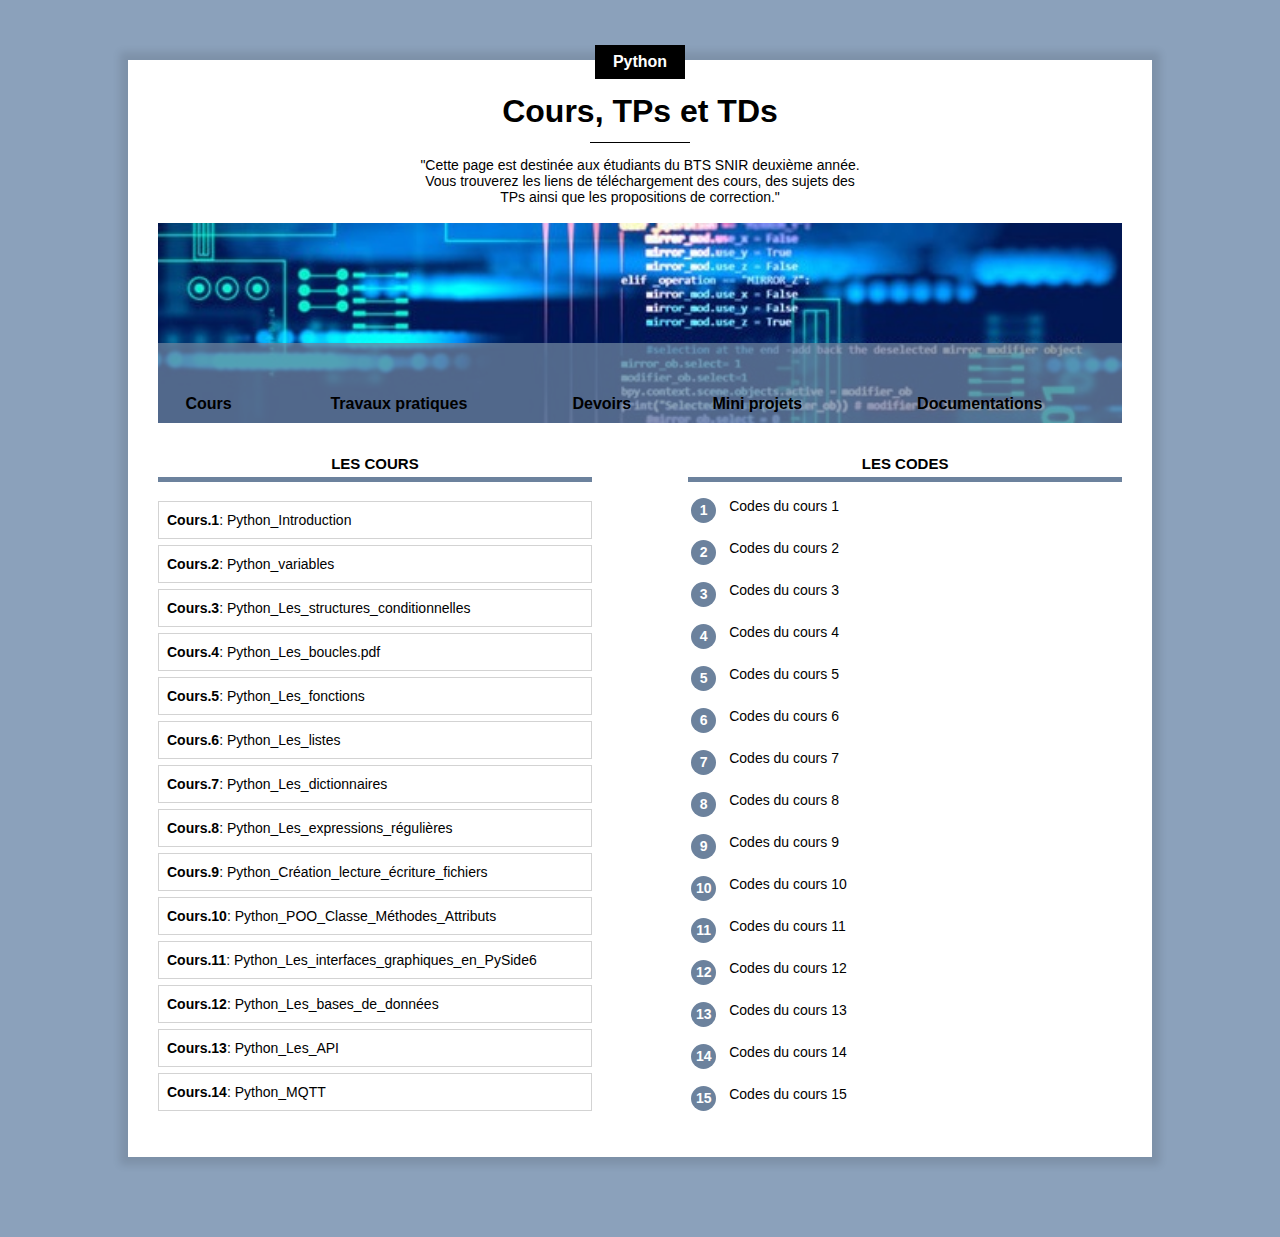
==== index.html @ a1498920 "Update index.html" ====
<!DOCTYPE html>
<html lang="fr">
    <head>
        <title>Cours Python SNIR1 et 2</title>
        <meta charset="UTF-8">
        <link rel="stylesheet" href="style.css"/>
    </head>
    <body>
        <div class="contenu">

            <div class="centre categorie">
                <p class="categorie">Python</p>
            </div>

            <h1>Cours, TPs et TDs</h1>

            <div class="separateur"></div>

            <!-- Mon commentaire HTML -->
            <div class="centre">
                <p class="description">"Cette page est destinée aux étudiants du BTS SNIR deuxième année. 
                    Vous trouverez les liens de téléchargement des cours, des sujets des TPs ainsi que les propositions de correction."</p>
            </div>

            <div class="info">
                <img class="centre info" src="langages-developpement.jpg">

                <table class="info">
                    <tr>
                        <th><a href = index.html> Cours </a></th>
                        <th><a href = tp.html>Travaux pratiques</a></th>
                        <th><a href = devoirs.html>Devoirs</a></th>
                        <th><a href = minip.html>Mini projets</a></th>
                        <th><a href = documentations.html>Documentations</a></th>

                        <th></th>
                        <th></th> 
                    </tr>
                    
                </table>
            </div>

            <div>
                <div class="colonne1 colonne">
                    <h2>Les cours</h2>
                    <div class="ingredients">
                        <p><a href="sujets/CousPython1_intro.pdf"> <b>Cours.1</b>: Python_Introduction</a> </p>
                        <p><a href="sujets/CousPython2_les_variables.pdf"> <b>Cours.2</b>: Python_variables</a> </p>
                        <p><a href="sujets/CousPython3_Conditions.pdf"> <b>Cours.3</b>: Python_Les_structures_conditionnelles</a> </p>
                        <p><a href="sujets/CousPython4_boucles.pdf"> <b>Cours.4</b>: Python_Les_boucles.pdf</a> </p>
                        <p><a href="sujets/CousPython5_fonctions.pdf"> <b>Cours.5</b>: Python_Les_fonctions</a> </p>
                        <p><a href="sujets/CousPython6_listes.pdf"> <b>Cours.6</b>: Python_Les_listes</a> </p>
                        <p><a href="sujets/CousPython7_dictionnaires.pdf"> <b>Cours.7</b>: Python_Les_dictionnaires</a> </p>
                        <p><a href="sujets/Les_expressions_regulieres.pdf"> <b>Cours.8</b>: Python_Les_expressions_régulières</a> </p>
                       
                        <p><a href="sujets/T.P.9.Python_Création_lecture_écriture_fichiers.pdf"> <b>Cours.9</b>: Python_Création_lecture_écriture_fichiers</a> </p>
                        <p><a href="sujets/T.P.10.Python_POO_Classe_Methodes_Attributs.pdf"> <b>Cours.10</b>: Python_POO_Classe_Méthodes_Attributs</a> </p>
                        <p><a href="under_construction.html"> <b>Cours.11</b>: Python_Les_interfaces_graphiques_en_PySide6</a> </p>
                        <p><a href="sujets/Base_de_donnees_et_Python_cours.pdf"> <b>Cours.12</b>: Python_Les_bases_de_données</a> </p>
                        <p><a href="sujets/Les_api.pdf"> <b>Cours.13</b>: Python_Les_API</a> </p>
                      <p><a href="sujets/cours_mqtt.pdf" > <b>Cours.14</b>: Python_MQTT</a> </p>
                    <!--     <p><a href="under_construction.html"> <b>Cours.15</b>: Python_Communication_serie</a> </p>  -->
                        
                        
                    </div>
                </div>

                <div class="colonne2 colonne">
                    <h2>Les codes</h2>
                    <table class="preparation"> 
                        <tr><td><p class="numero">1</p></td><td class="preparation_etape"><a href="https://github.com/snirpy/chp1" target="_blank">Codes du cours 1</a></td></tr>
                        <tr><td><p class="numero">2</p></td><td class="preparation_etape"><a href="https://github.com/snirpy/chp2" target="_blank">Codes du cours 2</a></td></tr>
                        <tr><td><p class="numero">3</p></td><td class="preparation_etape"><a href="https://github.com/snirpy/chp3" target="_blank">Codes du cours 3</a></td></tr>
                        <tr><td><p class="numero">4</p></td><td class="preparation_etape"><a href="https://github.com/snirpy/chp4" target="_blank">Codes du cours 4</a></td></tr>
                        <tr><td><p class="numero">5</p></td><td class="preparation_etape"><a href="https://github.com/snirpy/chp5" target="_blank">Codes du cours 5</a></td></tr>
                        <tr><td><p class="numero">6</p></td><td class="preparation_etape"><a href="https://github.com/snirpy/chp6" target="_blank">Codes du cours 6</a></td></tr>
                        <tr><td><p class="numero">7</p></td><td class="preparation_etape"><a href="https://github.com/snirpy/chp7" target="_blank">Codes du cours 7</a></td></tr>
                        <tr><td><p class="numero">8</p></td><td class="preparation_etape"><a href="https://github.com/snirpy/chp8" target="_blank">Codes du cours 8</a></td></tr>
                        <tr><td><p class="numero">9</p></td><td class="preparation_etape"><a href="https://github.com/snirpy/chp9" target="_blank">Codes du cours 9</a></td></tr>
                        <tr><td><p class="numero">10</p></td><td class="preparation_etape"><a href="https://github.com/snirpy/chp10" target="_blank">Codes du cours 10</a></td></tr>
                        <tr><td><p class="numero">11</p></td><td class="preparation_etape"><a href="https://github.com/snirpy/chp11" target="_blank">Codes du cours 11</a></td></tr>
                        <tr><td><p class="numero">12</p></td><td class="preparation_etape"><a href="https://github.com/snirpy/chp12" target="_blank">Codes du cours 12</a></td></tr>
                        <tr><td><p class="numero">13</p></td><td class="preparation_etape"><a href="https://github.com/snirpy/chp13" target="_blank">Codes du cours 13</a></td></tr>
                        <tr><td><p class="numero">14</p></td><td class="preparation_etape"><a href="https://github.com/snirpy/api" target="_blank">Codes du cours 14</a></td></tr>
                        <tr><td><p class="numero">15</p></td><td class="preparation_etape"><a href="https://github.com/snirpy/chp15" target="_blank">Codes du cours 15</a></td></tr> 
                    </table>
                </div>
            </div>
        </div>

    </body>     
</html>
---- style.css ----
* {
    overflow: auto;
}

body {
    background-color: #8BA1BB;
    font-family: Arial;
    margin: 0;
}

div.contenu {
    background-color: white;
    margin: 60px 10% 80px 10%;
    padding: 0px 30px 30px 30px;
    min-width: 350px;
    box-shadow: 0px 0px 8px 8px rgba(0, 0, 0, 0.1);
    overflow: visible;
}

h1 {
    text-align: center;
    margin-bottom: 12px;
    margin-top: 10px;
}

p.description {
    text-align: center;
    max-width: 440px;
    display: inline-block;
    font-size: 14px;
}

/* Mon commentaire CSS */

.centre {
    text-align: center;
    width: 100%;
}

p.categorie {
    background-color: black;
    color: white;
    display: inline-block;
    margin-top: -15px;
    padding: 8px 18px;
    margin-bottom: 0px;
    font-weight: bold;
    font-size: 16px;
}

div.categorie {
    margin-bottom: 0px;
    margin-top: 0px;
    overflow: visible;
}

div.separateur {
    width: 100px;
    height: 1px;
    background-color: black;
    margin-left: auto;
    margin-right: auto;
}

div.info {
    position: relative;
}

table.info {
    position: absolute; 
    bottom:0; 
    width: 100%; 
    color: white; 
    background-color: #6C829DC0; 
    height: 80px
}

table.info td {
    text-align: center;
    font-size: 14px;
    vertical-align: top;
}

table.info th {
    font-size: 16px;
    vertical-align: bottom;
    padding-bottom: 8px;
}

img.info {
    display: block;
    max-height: 400px;
    object-fit: cover;
    min-height: 200px;
    background-color: lightgray;
}

div.colonne {
    width: 45%;
    margin-top: 20px;
}

div.colonne h2 {
    text-align: center;
    text-transform: uppercase;
    font-size: 15px;
    border-bottom: 5px solid #6C829D;
    padding-bottom: 5px;
}

div.colonne1 {
    display: inline-block;
    margin-right: 10%
}

div.colonne2 {
    float: right;
}

div.ingredients p {
    text-align:left;
    font-size: 14px;
    border: 1px solid lightgray;
    padding: 10px 8px;
    margin-top: 6px;
    
    margin-bottom: 0;
}

table.preparation p.numero {
    background-color: #6C829D;
    color: white;
    width: 25px;
    height: 25px;
    text-align: center;
    font-size: 14px;
    font-weight: bold;
    padding-top: 4px;
    box-sizing: border-box;
    border-radius: 50%;
    margin: 0;
}

table.preparation td {
    vertical-align: top;
}
a 
{
    text-decoration:none;
    color:black;
}
table.preparation td.preparation_etape {
    font-size: 14px;
    padding-left: 10px;
    padding-bottom: 10px;
}

table.preparation tr {
    height: 40px;
}
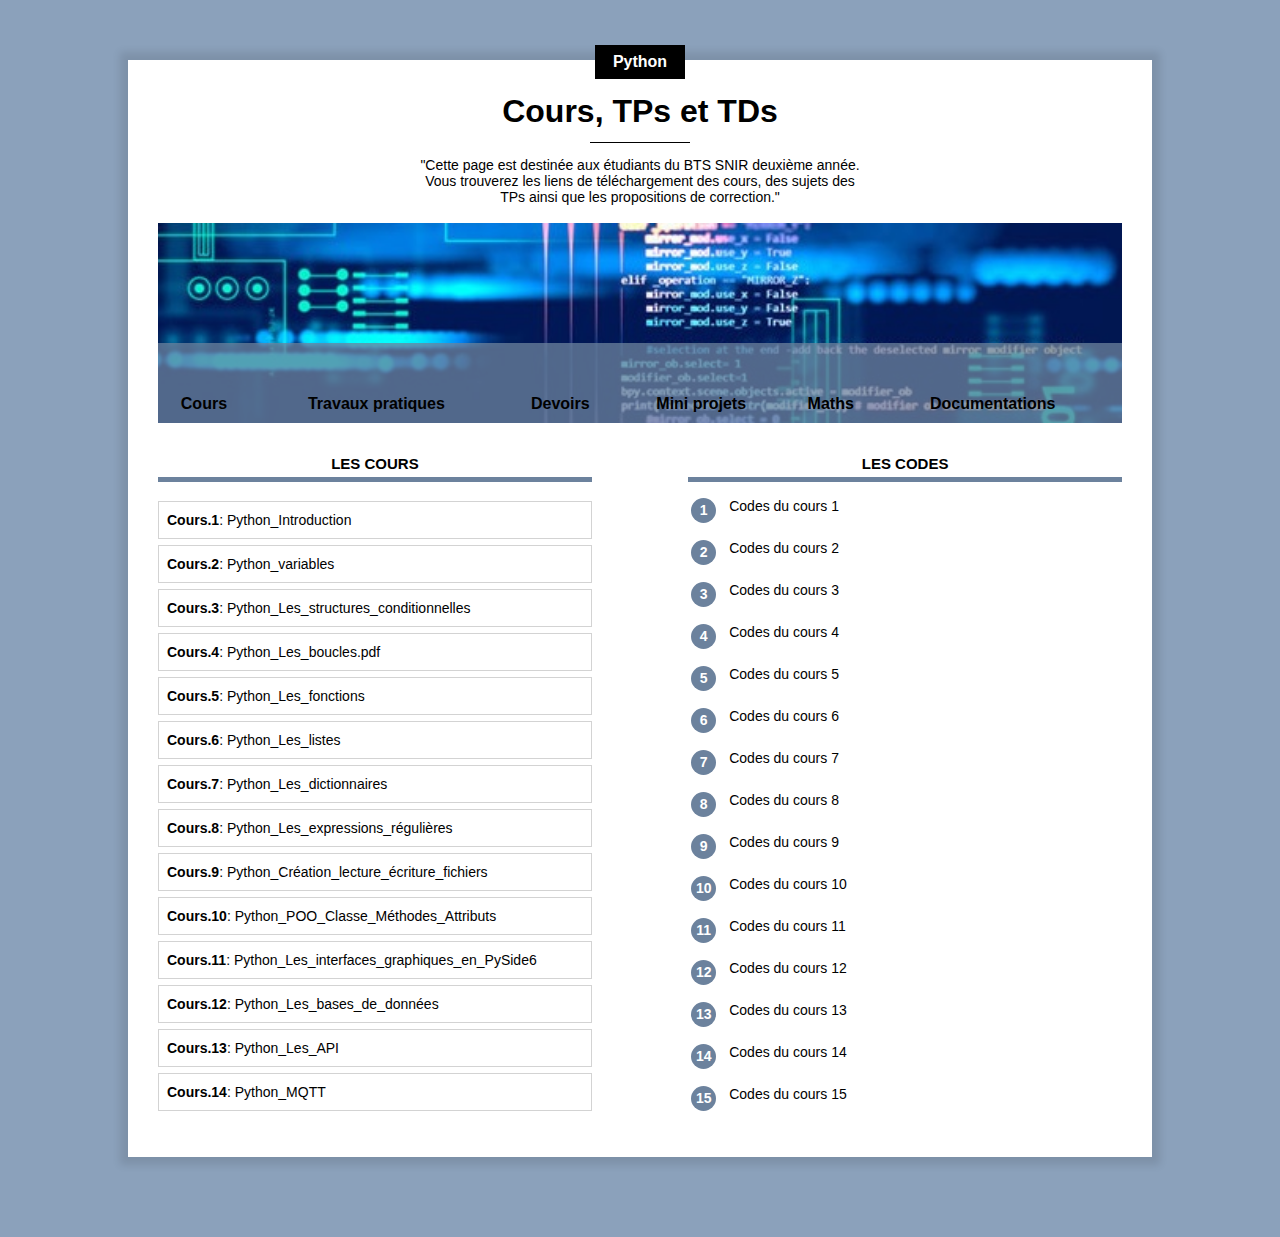
==== commit 5d3dc072: "Update index.html" ====
--- a/index.html
+++ b/index.html
@@ -31,6 +31,7 @@
                         <th><a href = tp.html>Travaux pratiques</a></th>
                         <th><a href = devoirs.html>Devoirs</a></th>
                         <th><a href = minip.html>Mini projets</a></th>
+                        <th><a href = maths.html>Maths</a></th>
                         <th><a href = documentations.html>Documentations</a></th>
 
                         <th></th>
@@ -51,7 +52,7 @@
                         <p><a href="sujets/CousPython5_fonctions.pdf"> <b>Cours.5</b>: Python_Les_fonctions</a> </p>
                         <p><a href="sujets/CousPython6_listes.pdf"> <b>Cours.6</b>: Python_Les_listes</a> </p>
                         <p><a href="sujets/CousPython7_dictionnaires.pdf"> <b>Cours.7</b>: Python_Les_dictionnaires</a> </p>
-                        <p><a href="sujets/Les_expressions_regulieres.pdf"> <b>Cours.8</b>: Python_Les_expressions_régulières</a> </p>
+                        <p><a href="sujets/CousPython8_regex.pdf"> <b>Cours.8</b>: Python_Les_expressions_régulières</a> </p>
                        
                         <p><a href="sujets/T.P.9.Python_Création_lecture_écriture_fichiers.pdf"> <b>Cours.9</b>: Python_Création_lecture_écriture_fichiers</a> </p>
                         <p><a href="sujets/T.P.10.Python_POO_Classe_Methodes_Attributs.pdf"> <b>Cours.10</b>: Python_POO_Classe_Méthodes_Attributs</a> </p>
@@ -69,15 +70,15 @@
                     <h2>Les codes</h2>
                     <table class="preparation"> 
                         <tr><td><p class="numero">1</p></td><td class="preparation_etape"><a href="https://github.com/snirpy/chp1" target="_blank">Codes du cours 1</a></td></tr>
-                        <tr><td><p class="numero">2</p></td><td class="preparation_etape"><a href="https://github.com/snirpy/chp2" target="_blank">Codes du cours 2</a></td></tr>
-                        <tr><td><p class="numero">3</p></td><td class="preparation_etape"><a href="https://github.com/snirpy/chp3" target="_blank">Codes du cours 3</a></td></tr>
-                        <tr><td><p class="numero">4</p></td><td class="preparation_etape"><a href="https://github.com/snirpy/chp4" target="_blank">Codes du cours 4</a></td></tr>
-                        <tr><td><p class="numero">5</p></td><td class="preparation_etape"><a href="https://github.com/snirpy/chp5" target="_blank">Codes du cours 5</a></td></tr>
-                        <tr><td><p class="numero">6</p></td><td class="preparation_etape"><a href="https://github.com/snirpy/chp6" target="_blank">Codes du cours 6</a></td></tr>
-                        <tr><td><p class="numero">7</p></td><td class="preparation_etape"><a href="https://github.com/snirpy/chp7" target="_blank">Codes du cours 7</a></td></tr>
-                        <tr><td><p class="numero">8</p></td><td class="preparation_etape"><a href="https://github.com/snirpy/chp8" target="_blank">Codes du cours 8</a></td></tr>
-                        <tr><td><p class="numero">9</p></td><td class="preparation_etape"><a href="https://github.com/snirpy/chp9" target="_blank">Codes du cours 9</a></td></tr>
-                        <tr><td><p class="numero">10</p></td><td class="preparation_etape"><a href="https://github.com/snirpy/chp10" target="_blank">Codes du cours 10</a></td></tr>
+                        <tr><td><p class="numero">2</p></td><td class="preparation_etape"><a href="https://github.com/snirpy/chp1" target="_blank">Codes du cours 2</a></td></tr>
+                        <tr><td><p class="numero">3</p></td><td class="preparation_etape"><a href="https://github.com/snirpy/cours3" target="_blank">Codes du cours 3</a></td></tr>
+                        <tr><td><p class="numero">4</p></td><td class="preparation_etape"><a href="https://github.com/snirpy/cours4" target="_blank">Codes du cours 4</a></td></tr>
+                        <tr><td><p class="numero">5</p></td><td class="preparation_etape"><a href="https://github.com/snirpy/cours5" target="_blank">Codes du cours 5</a></td></tr>
+                        <tr><td><p class="numero">6</p></td><td class="preparation_etape"><a href="https://github.com/snirpy/cours6" target="_blank">Codes du cours 6</a></td></tr>
+                        <tr><td><p class="numero">7</p></td><td class="preparation_etape"><a href="https://github.com/snirpy/cours7" target="_blank">Codes du cours 7</a></td></tr>
+                        <tr><td><p class="numero">8</p></td><td class="preparation_etape"><a href="https://github.com/snirpy/cours8" target="_blank">Codes du cours 8</a></td></tr>
+                        <tr><td><p class="numero">9</p></td><td class="preparation_etape"><a href="https://github.com/snirpy/cours9" target="_blank">Codes du cours 9</a></td></tr>
+                        <tr><td><p class="numero">10</p></td><td class="preparation_etape"><a href="https://github.com/snirpy/cours10" target="_blank">Codes du cours 10</a></td></tr>
                         <tr><td><p class="numero">11</p></td><td class="preparation_etape"><a href="https://github.com/snirpy/chp11" target="_blank">Codes du cours 11</a></td></tr>
                         <tr><td><p class="numero">12</p></td><td class="preparation_etape"><a href="https://github.com/snirpy/chp12" target="_blank">Codes du cours 12</a></td></tr>
                         <tr><td><p class="numero">13</p></td><td class="preparation_etape"><a href="https://github.com/snirpy/chp13" target="_blank">Codes du cours 13</a></td></tr>
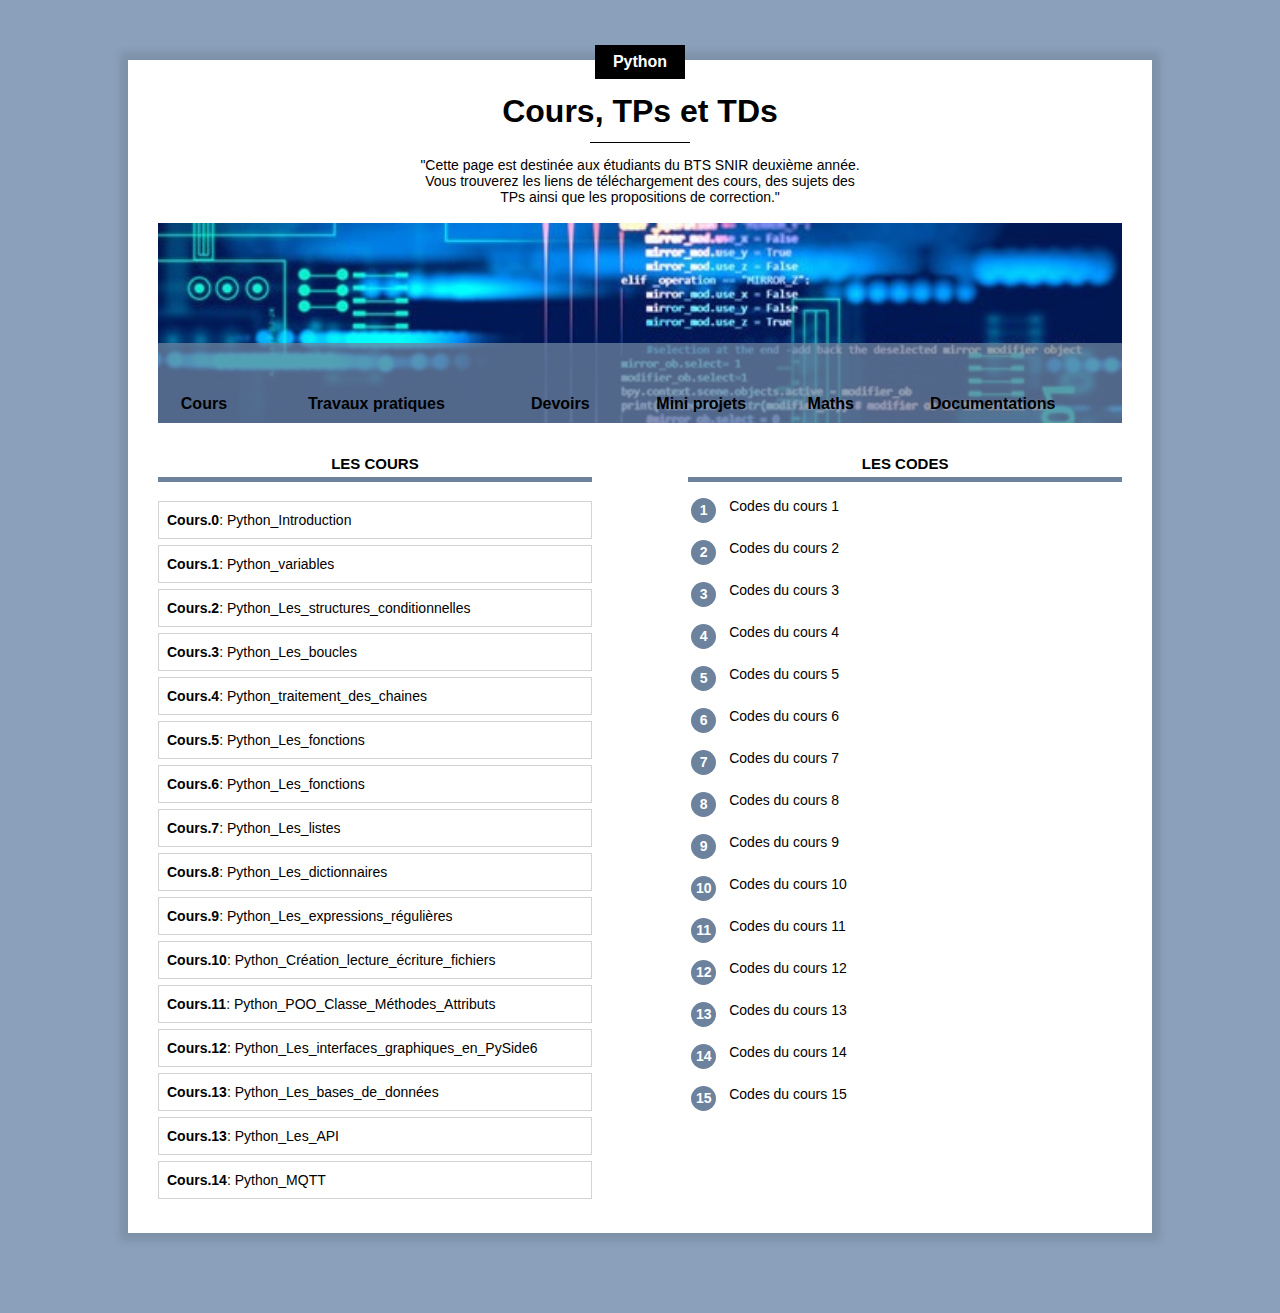
==== commit 07b24ca2: "Update index.html" ====
--- a/index.html
+++ b/index.html
@@ -45,19 +45,22 @@
                 <div class="colonne1 colonne">
                     <h2>Les cours</h2>
                     <div class="ingredients">
-                        <p><a href="sujets/CousPython1_intro.pdf"> <b>Cours.1</b>: Python_Introduction</a> </p>
-                        <p><a href="sujets/CousPython2_les_variables.pdf"> <b>Cours.2</b>: Python_variables</a> </p>
-                        <p><a href="sujets/CousPython3_Conditions.pdf"> <b>Cours.3</b>: Python_Les_structures_conditionnelles</a> </p>
-                        <p><a href="sujets/CousPython4_boucles.pdf"> <b>Cours.4</b>: Python_Les_boucles.pdf</a> </p>
+                        <p><a href="sujets/CousPython1_intro.pdf"> <b>Cours.0</b>: Python_Introduction</a> </p>
+                        <p><a href="sujets/CousPython2_les_variables.pdf"> <b>Cours.1</b>: Python_variables</a> </p>
+                        <p><a href="sujets/CousPython3_Conditions.pdf"> <b>Cours.2</b>: Python_Les_structures_conditionnelles</a> </p>
+                        <p><a href="sujets/CousPython4_boucles.pdf"> <b>Cours.3</b>: Python_Les_boucles</a> </p>
+                        <p><a href="sujets/CousPython4_boucles.pdf"> <b>Cours.4</b>: Python_traitement_des_chaines</a> </p>
                         <p><a href="sujets/CousPython5_fonctions.pdf"> <b>Cours.5</b>: Python_Les_fonctions</a> </p>
-                        <p><a href="sujets/CousPython6_listes.pdf"> <b>Cours.6</b>: Python_Les_listes</a> </p>
-                        <p><a href="sujets/CousPython7_dictionnaires.pdf"> <b>Cours.7</b>: Python_Les_dictionnaires</a> </p>
-                        <p><a href="sujets/CousPython8_regex.pdf"> <b>Cours.8</b>: Python_Les_expressions_régulières</a> </p>
-                       
-                        <p><a href="sujets/T.P.9.Python_Création_lecture_écriture_fichiers.pdf"> <b>Cours.9</b>: Python_Création_lecture_écriture_fichiers</a> </p>
-                        <p><a href="sujets/T.P.10.Python_POO_Classe_Methodes_Attributs.pdf"> <b>Cours.10</b>: Python_POO_Classe_Méthodes_Attributs</a> </p>
-                        <p><a href="under_construction.html"> <b>Cours.11</b>: Python_Les_interfaces_graphiques_en_PySide6</a> </p>
-                        <p><a href="sujets/Base_de_donnees_et_Python_cours.pdf"> <b>Cours.12</b>: Python_Les_bases_de_données</a> </p>
+                        <p><a href="sujets/CousPython5_fonctions.pdf"> <b>Cours.6</b>: Python_Les_fonctions</a> </p>
+                        <p><a href="sujets/CousPython6_listes.pdf"> <b>Cours.7</b>: Python_Les_listes</a> </p>
+                        <p><a href="sujets/CousPython7_dictionnaires.pdf"> <b>Cours.8</b>: Python_Les_dictionnaires</a> </p>
+                        <p><a href="sujets/CousPython8_regex.pdf"> <b>Cours.9</b>: Python_Les_expressions_régulières</a> </p>
+
+                        
+                        <p><a href="sujets/T.P.10.Python_Creation_lecture_ecriture_fichiers.pdf"> <b>Cours.10</b>: Python_Création_lecture_écriture_fichiers</a> </p>
+                        <p><a href="sujets/T.P.10.Python_POO_Classe_Methodes_Attributs.pdf"> <b>Cours.11</b>: Python_POO_Classe_Méthodes_Attributs</a> </p>
+                        <p><a href="under_construction.html"> <b>Cours.12</b>: Python_Les_interfaces_graphiques_en_PySide6</a> </p>
+                        <p><a href="sujets/Base_de_donnees_et_Python_cours.pdf"> <b>Cours.13</b>: Python_Les_bases_de_données</a> </p>
                         <p><a href="sujets/Les_api.pdf"> <b>Cours.13</b>: Python_Les_API</a> </p>
                       <p><a href="sujets/cours_mqtt.pdf" > <b>Cours.14</b>: Python_MQTT</a> </p>
                     <!--     <p><a href="under_construction.html"> <b>Cours.15</b>: Python_Communication_serie</a> </p>  -->
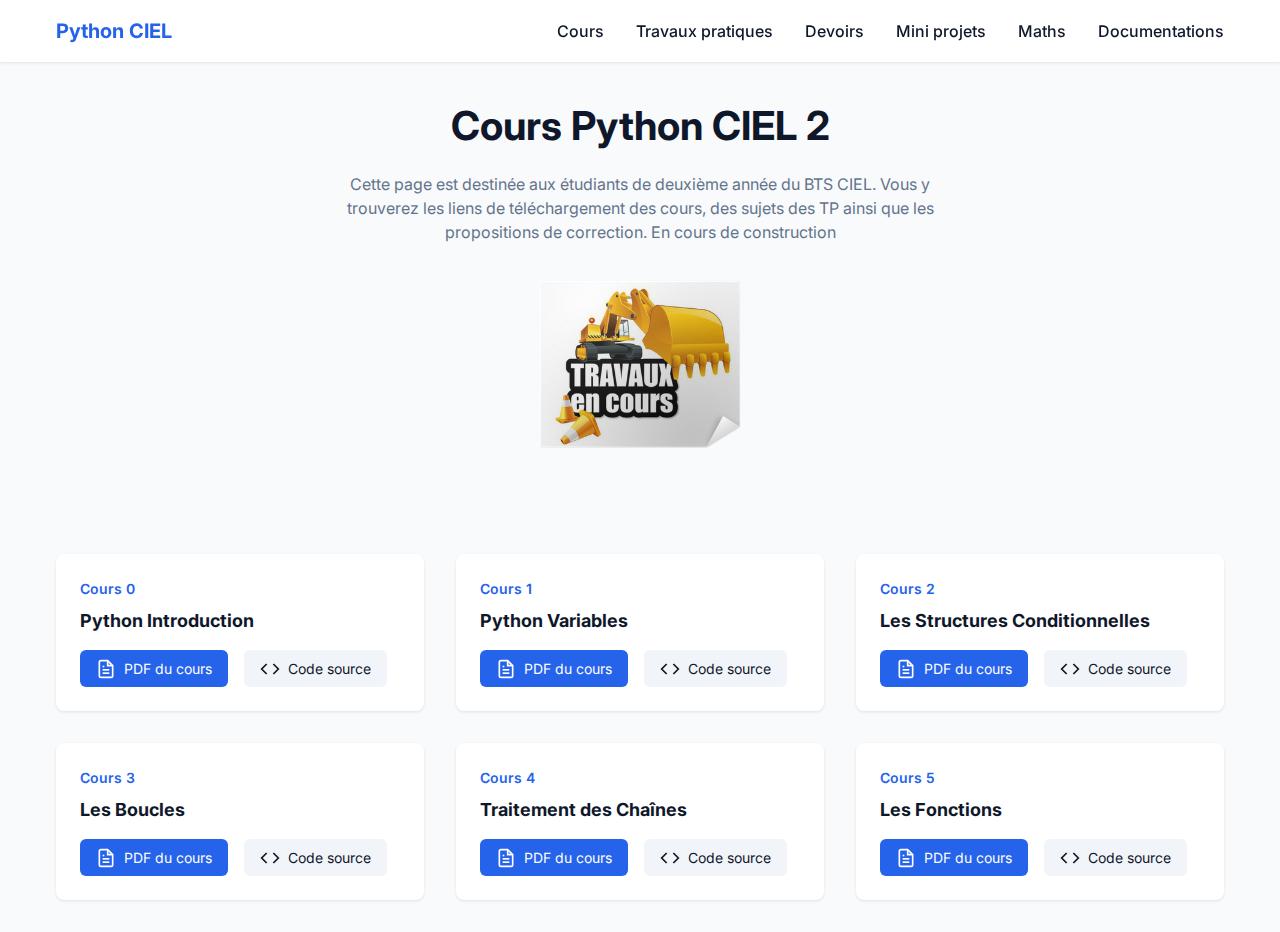
==== commit 1f270216: "Add files via upload" ====
--- a/index.html
+++ b/index.html
@@ -1,96 +1,57 @@
 <!DOCTYPE html>
 <html lang="fr">
-    <head>
-        <title>Cours Python SNIR1 et 2</title>
-        <meta charset="UTF-8">
-        <link rel="stylesheet" href="style.css"/>
-    </head>
-    <body>
-        <div class="contenu">
+<head>
+    <meta charset="UTF-8">
+    <meta name="viewport" content="width=device-width, initial-scale=1.0">
+    <title>Cours Python CIEL</title>
+    <link rel="preconnect" href="https://fonts.googleapis.com">
+    <link rel="preconnect" href="https://fonts.gstatic.com" crossorigin>
+    <link href="https://fonts.googleapis.com/css2?family=Inter:wght@400;500;600;700&display=swap" rel="stylesheet">
+    <link rel="stylesheet" href="css/variables.css">
+    <link rel="stylesheet" href="css/base.css">
+    <link rel="stylesheet" href="css/navigation.css">
+    <link rel="stylesheet" href="css/hero.css">
+    <link rel="stylesheet" href="css/courses.css">
+</head>
+<body>
+    <nav class="nav">
+        <div class="nav-container">
+            <a href="/" class="logo">Python CIEL</a>
+            <div class="nav-links">
+                <a href="/" class="nav-link">Cours</a>
+                <a href="/tp.html" class="nav-link">Travaux pratiques</a>
+                <a href="/devoirs.html" class="nav-link">Devoirs</a>
+                <a href="/mini-projets.html" class="nav-link">Mini projets</a>
+                <a href="/maths.html" class="nav-link">Maths</a>
+                <a href="/documentations.html" class="nav-link">Documentations</a>
+            </div>
+            <button class="mobile-menu-button" aria-label="Menu">
+                <span></span>
+                <span></span>
+                <span></span>
+            </button>
+        </div>
+    </nav>
 
-            <div class="centre categorie">
-                <p class="categorie">Python</p>
-            </div>
+    <main>
+        <div class="hero">
+            <h1>Cours Python CIEL 2</h1>
+            <p class="subtitle">
+                Cette page est destinée aux étudiants de deuxième année du BTS CIEL. 
+                Vous y trouverez les liens de téléchargement des cours, des sujets des TP 
+                ainsi que les propositions de correction.
+                En cours de construction
 
-            <h1>Cours, TPs et TDs</h1>
+                <img src="travaux-en-cours.png" style="width: 40%; height: auto;">
 
-            <div class="separateur"></div>
-
-            <!-- Mon commentaire HTML -->
-            <div class="centre">
-                <p class="description">"Cette page est destinée aux étudiants du BTS SNIR deuxième année. 
-                    Vous trouverez les liens de téléchargement des cours, des sujets des TPs ainsi que les propositions de correction."</p>
-            </div>
-
-            <div class="info">
-                <img class="centre info" src="langages-developpement.jpg">
-
-                <table class="info">
-                    <tr>
-                        <th><a href = index.html> Cours </a></th>
-                        <th><a href = tp.html>Travaux pratiques</a></th>
-                        <th><a href = devoirs.html>Devoirs</a></th>
-                        <th><a href = minip.html>Mini projets</a></th>
-                        <th><a href = maths.html>Maths</a></th>
-                        <th><a href = documentations.html>Documentations</a></th>
-
-                        <th></th>
-                        <th></th> 
-                    </tr>
-                    
-                </table>
-            </div>
-
-            <div>
-                <div class="colonne1 colonne">
-                    <h2>Les cours</h2>
-                    <div class="ingredients">
-                        <p><a href="sujets/CousPython1_intro.pdf"> <b>Cours.0</b>: Python_Introduction</a> </p>
-                        <p><a href="sujets/CousPython2_les_variables.pdf"> <b>Cours.1</b>: Python_variables</a> </p>
-                        <p><a href="sujets/CousPython3_Conditions.pdf"> <b>Cours.2</b>: Python_Les_structures_conditionnelles</a> </p>
-                        <p><a href="sujets/CousPython4_boucles.pdf"> <b>Cours.3</b>: Python_Les_boucles</a> </p>
-                        <p><a href="sujets/CousPython4_boucles.pdf"> <b>Cours.4</b>: Python_traitement_des_chaines</a> </p>
-                        <p><a href="sujets/CousPython5_fonctions.pdf"> <b>Cours.5</b>: Python_Les_fonctions</a> </p>
-                        <p><a href="sujets/CousPython5_fonctions.pdf"> <b>Cours.6</b>: Python_Les_fonctions</a> </p>
-                        <p><a href="sujets/CousPython6_listes.pdf"> <b>Cours.7</b>: Python_Les_listes</a> </p>
-                        <p><a href="sujets/CousPython7_dictionnaires.pdf"> <b>Cours.8</b>: Python_Les_dictionnaires</a> </p>
-                        <p><a href="sujets/CousPython8_regex.pdf"> <b>Cours.9</b>: Python_Les_expressions_régulières</a> </p>
-
-                        
-                        <p><a href="sujets/T.P.10.Python_Creation_lecture_ecriture_fichiers.pdf"> <b>Cours.10</b>: Python_Création_lecture_écriture_fichiers</a> </p>
-                        <p><a href="sujets/T.P.10.Python_POO_Classe_Methodes_Attributs.pdf"> <b>Cours.11</b>: Python_POO_Classe_Méthodes_Attributs</a> </p>
-                        <p><a href="under_construction.html"> <b>Cours.12</b>: Python_Les_interfaces_graphiques_en_PySide6</a> </p>
-                        <p><a href="sujets/Base_de_donnees_et_Python_cours.pdf"> <b>Cours.13</b>: Python_Les_bases_de_données</a> </p>
-                        <p><a href="sujets/Les_api.pdf"> <b>Cours.13</b>: Python_Les_API</a> </p>
-                      <p><a href="sujets/cours_mqtt.pdf" > <b>Cours.14</b>: Python_MQTT</a> </p>
-                    <!--     <p><a href="under_construction.html"> <b>Cours.15</b>: Python_Communication_serie</a> </p>  -->
-                        
-                        
-                    </div>
-                </div>
-
-                <div class="colonne2 colonne">
-                    <h2>Les codes</h2>
-                    <table class="preparation"> 
-                        <tr><td><p class="numero">1</p></td><td class="preparation_etape"><a href="https://github.com/snirpy/chp1" target="_blank">Codes du cours 1</a></td></tr>
-                        <tr><td><p class="numero">2</p></td><td class="preparation_etape"><a href="https://github.com/snirpy/chp1" target="_blank">Codes du cours 2</a></td></tr>
-                        <tr><td><p class="numero">3</p></td><td class="preparation_etape"><a href="https://github.com/snirpy/cours3" target="_blank">Codes du cours 3</a></td></tr>
-                        <tr><td><p class="numero">4</p></td><td class="preparation_etape"><a href="https://github.com/snirpy/cours4" target="_blank">Codes du cours 4</a></td></tr>
-                        <tr><td><p class="numero">5</p></td><td class="preparation_etape"><a href="https://github.com/snirpy/cours5" target="_blank">Codes du cours 5</a></td></tr>
-                        <tr><td><p class="numero">6</p></td><td class="preparation_etape"><a href="https://github.com/snirpy/cours6" target="_blank">Codes du cours 6</a></td></tr>
-                        <tr><td><p class="numero">7</p></td><td class="preparation_etape"><a href="https://github.com/snirpy/cours7" target="_blank">Codes du cours 7</a></td></tr>
-                        <tr><td><p class="numero">8</p></td><td class="preparation_etape"><a href="https://github.com/snirpy/cours8" target="_blank">Codes du cours 8</a></td></tr>
-                        <tr><td><p class="numero">9</p></td><td class="preparation_etape"><a href="https://github.com/snirpy/cours9" target="_blank">Codes du cours 9</a></td></tr>
-                        <tr><td><p class="numero">10</p></td><td class="preparation_etape"><a href="https://github.com/snirpy/cours10" target="_blank">Codes du cours 10</a></td></tr>
-                        <tr><td><p class="numero">11</p></td><td class="preparation_etape"><a href="https://github.com/snirpy/chp11" target="_blank">Codes du cours 11</a></td></tr>
-                        <tr><td><p class="numero">12</p></td><td class="preparation_etape"><a href="https://github.com/snirpy/chp12" target="_blank">Codes du cours 12</a></td></tr>
-                        <tr><td><p class="numero">13</p></td><td class="preparation_etape"><a href="https://github.com/snirpy/chp13" target="_blank">Codes du cours 13</a></td></tr>
-                        <tr><td><p class="numero">14</p></td><td class="preparation_etape"><a href="https://github.com/snirpy/api" target="_blank">Codes du cours 14</a></td></tr>
-                        <tr><td><p class="numero">15</p></td><td class="preparation_etape"><a href="https://github.com/snirpy/chp15" target="_blank">Codes du cours 15</a></td></tr> 
-                    </table>
-                </div>
-            </div>
+            </p>
         </div>
 
-    </body>     
-</html>        
+        <div class="courses-grid" id="coursesGrid"></div>
+    </main>
+
+    <script src="js/courses-data.js"></script>
+    <script src="js/course-card.js"></script>
+    <script src="js/mobile-menu.js"></script>
+</body>
+</html>
--- a/css/variables.css
+++ b/css/variables.css
@@ -0,0 +1,14 @@
+:root {
+    --primary: #2563eb;
+    --primary-light: #3b82f6;
+    --background: #f8fafc;
+    --text: #0f172a;
+    --text-light: #64748b;
+    --white: #ffffff;
+    --gray-50: #f1f5f9;
+    --gray-100: #e2e8f0;
+    --shadow-sm: 0 1px 3px 0 rgb(0 0 0 / 0.1);
+    --shadow-md: 0 4px 6px -1px rgb(0 0 0 / 0.1);
+    --max-width: 1200px;
+    --border-radius: 0.5rem;
+}--- a/css/base.css
+++ b/css/base.css
@@ -0,0 +1,29 @@
+* {
+    margin: 0;
+    padding: 0;
+    box-sizing: border-box;
+}
+
+body {
+    font-family: 'Inter', system-ui, sans-serif;
+    background: var(--background);
+    color: var(--text);
+    line-height: 1.5;
+}
+
+main {
+    max-width: var(--max-width);
+    margin: 0 auto;
+    padding: 6rem 1rem 2rem 1rem;
+}
+
+a {
+    text-decoration: none;
+    color: inherit;
+}
+
+@media (max-width: 768px) {
+    main {
+        padding-top: 4rem;
+    }
+}--- a/css/navigation.css
+++ b/css/navigation.css
@@ -0,0 +1,78 @@
+.nav {
+    background: var(--white);
+    box-shadow: var(--shadow-sm);
+    position: fixed;
+    width: 100%;
+    top: 0;
+    z-index: 100;
+}
+
+.nav-container {
+    max-width: var(--max-width);
+    margin: 0 auto;
+    padding: 1rem;
+    display: flex;
+    justify-content: space-between;
+    align-items: center;
+}
+
+.logo {
+    font-weight: 700;
+    font-size: 1.25rem;
+    color: var(--primary);
+}
+
+.nav-links {
+    display: flex;
+    gap: 2rem;
+}
+
+.nav-link {
+    color: var(--text);
+    font-weight: 500;
+    transition: color 0.2s;
+}
+
+.nav-link:hover {
+    color: var(--primary);
+}
+
+.mobile-menu-button {
+    display: none;
+    background: none;
+    border: none;
+    cursor: pointer;
+    padding: 0.5rem;
+}
+
+.mobile-menu-button span {
+    display: block;
+    width: 24px;
+    height: 2px;
+    background: var(--text);
+    margin: 4px 0;
+    transition: 0.3s;
+}
+
+@media (max-width: 768px) {
+    .nav-links {
+        display: none;
+        position: absolute;
+        top: 100%;
+        left: 0;
+        right: 0;
+        background: var(--white);
+        flex-direction: column;
+        padding: 1rem;
+        gap: 1rem;
+        box-shadow: var(--shadow-sm);
+    }
+
+    .nav-links.active {
+        display: flex;
+    }
+
+    .mobile-menu-button {
+        display: block;
+    }
+}--- a/css/hero.css
+++ b/css/hero.css
@@ -0,0 +1,22 @@
+.hero {
+    text-align: center;
+    margin-bottom: 4rem;
+}
+
+.hero h1 {
+    font-size: 2.5rem;
+    color: var(--text);
+    margin-bottom: 1rem;
+}
+
+.hero .subtitle {
+    max-width: 600px;
+    margin: 0 auto;
+    color: var(--text-light);
+}
+
+@media (max-width: 768px) {
+    .hero h1 {
+        font-size: 2rem;
+    }
+}--- a/css/courses.css
+++ b/css/courses.css
@@ -0,0 +1,68 @@
+.courses-grid {
+    display: grid;
+    grid-template-columns: repeat(auto-fill, minmax(300px, 1fr));
+    gap: 2rem;
+}
+
+.course-card {
+    background: var(--white);
+    border-radius: var(--border-radius);
+    padding: 1.5rem;
+    box-shadow: var(--shadow-sm);
+    transition: transform 0.2s, box-shadow 0.2s;
+}
+
+.course-card:hover {
+    transform: translateY(-2px);
+    box-shadow: var(--shadow-md);
+}
+
+.course-number {
+    color: var(--primary);
+    font-weight: 600;
+    font-size: 0.875rem;
+}
+
+.course-title {
+    margin: 0.5rem 0 1rem 0;
+    font-size: 1.125rem;
+}
+
+.course-links {
+    display: flex;
+    gap: 1rem;
+}
+
+.course-link {
+    display: flex;
+    align-items: center;
+    gap: 0.5rem;
+    font-size: 0.875rem;
+    padding: 0.5rem 1rem;
+    border-radius: 0.375rem;
+    transition: background-color 0.2s;
+}
+
+.pdf-link {
+    background-color: var(--primary);
+    color: var(--white);
+}
+
+.pdf-link:hover {
+    background-color: var(--primary-light);
+}
+
+.code-link {
+    background-color: var(--gray-50);
+    color: var(--text);
+}
+
+.code-link:hover {
+    background-color: var(--gray-100);
+}
+
+@media (max-width: 768px) {
+    .courses-grid {
+        grid-template-columns: 1fr;
+    }
+}